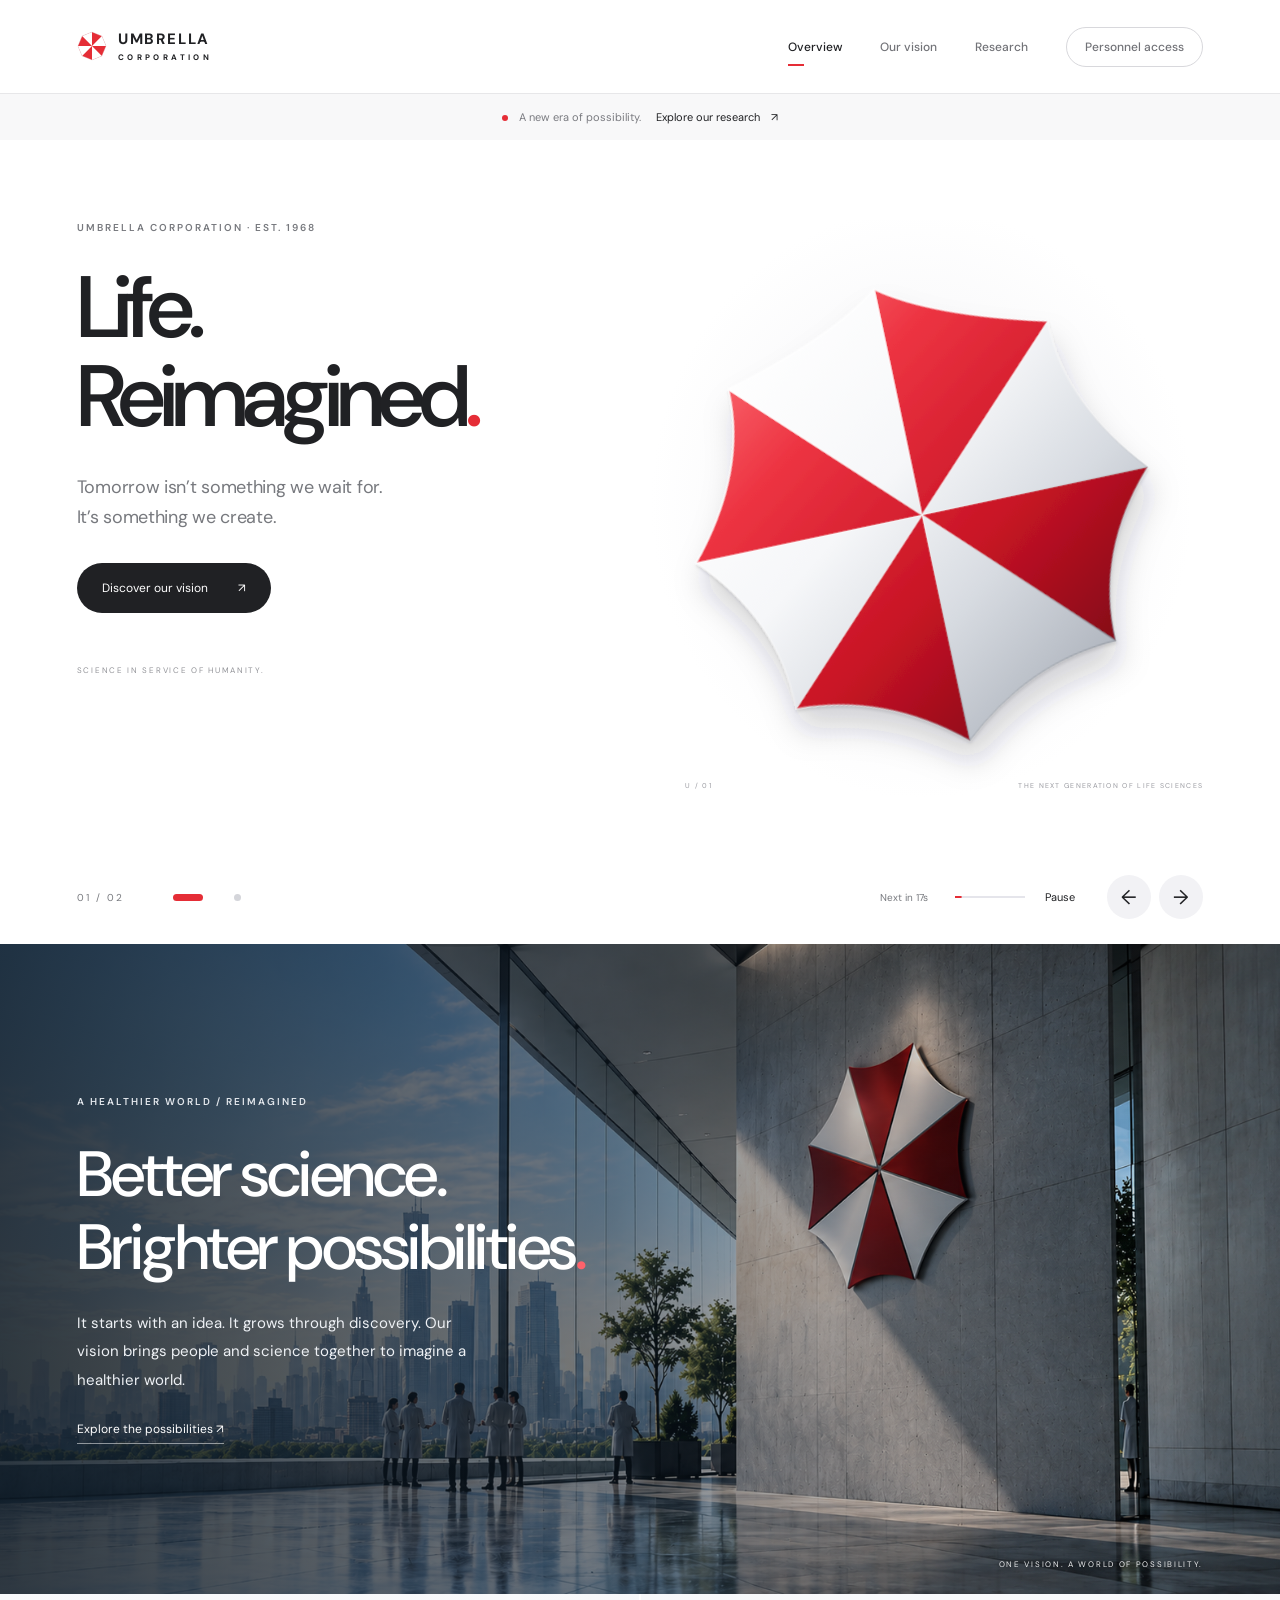
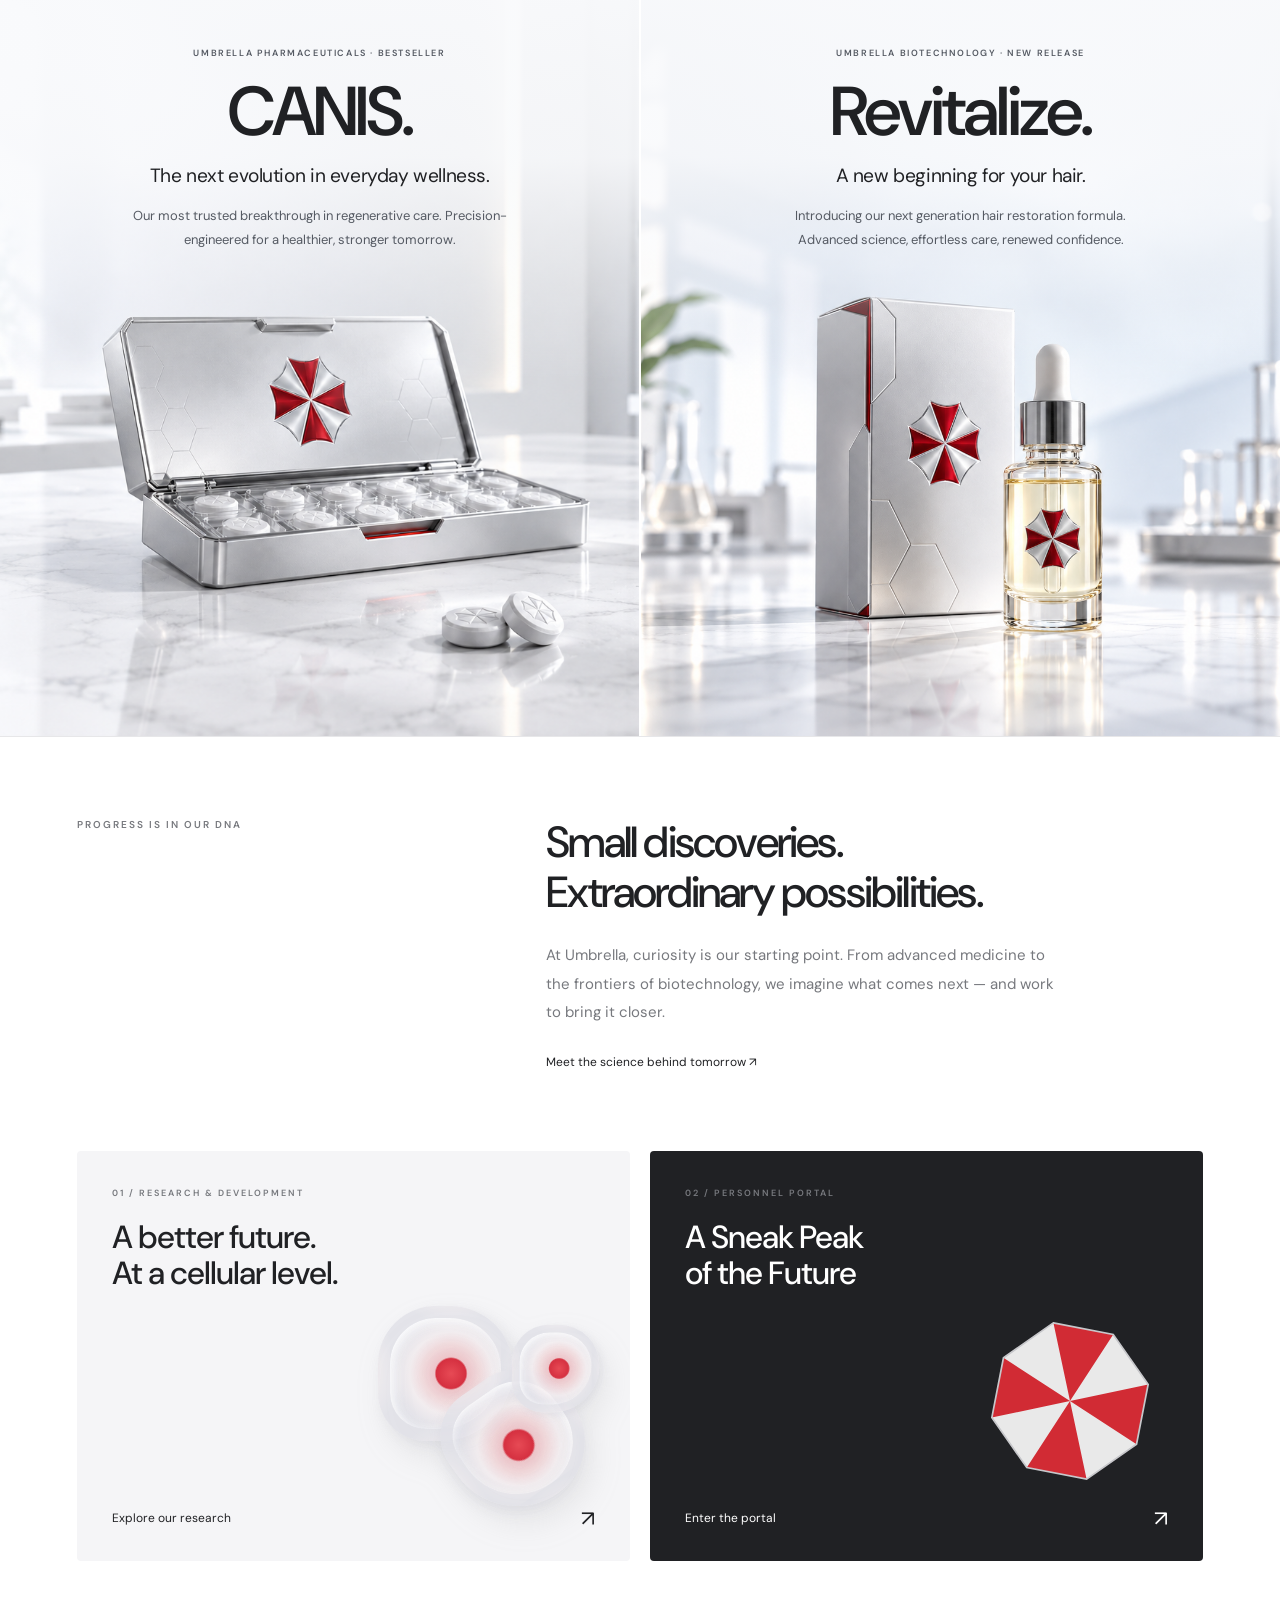
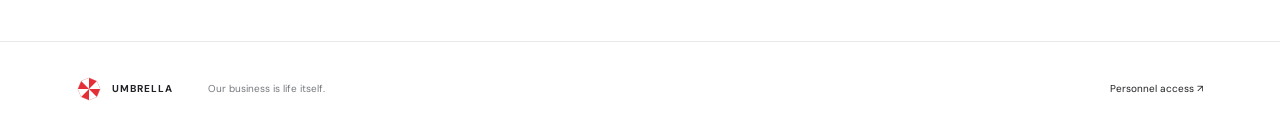
==== index.html @ cc04bc3c "Add website files and assets" ====
<!doctype html>
<html lang="en">
  <head>
    <meta charset="UTF-8" />
    <meta name="viewport" content="width=device-width, initial-scale=1" />
    <meta
      name="description"
      content="Umbrella Corporation. Advancing life sciences, biotechnology and a healthier tomorrow."
    />
    <title>Life. Reimagined. — Umbrella Corporation</title>
    <link rel="icon" href="assets/umbrella.svg" type="image/svg+xml" />
    <link rel="stylesheet" href="style.css" />
    <script src="script.js" defer></script>
  </head>
  <body>
    <a class="skip-link" href="#main">Skip to content</a>
    <header class="header">
      <a class="brand" href="index.html" aria-label="Umbrella Corporation home"
        ><img src="assets/umbrella.svg" width="30" height="30" alt="" /><span
          >UMBRELLA<span class="brand-sub">CORPORATION</span></span
        ></a
      ><button
        class="menu-toggle"
        aria-expanded="false"
        aria-controls="navigation"
      >
        Menu <span>＋</span>
      </button>
      <nav id="navigation" aria-label="Main navigation">
        <a href="index.html" aria-current="page">Overview</a
        ><a href="vision.html">Our vision</a><a href="research.html">Research</a
        ><a href="access.html">Personnel access</a>
      </nav>
    </header>
    <main id="main">
      <div class="announcement">
        <span class="status-dot"></span> A new era of possibility.
        <a href="research.html">Explore our research <span>↗</span></a>
      </div>
      <section
        class="hero-carousel"
        data-interval="18000"
        aria-label="Umbrella highlights"
        aria-roledescription="carousel"
      >
        <div class="carousel-track">
          <section
            class="hero hero-slide"
            id="hero-slide-1"
            role="group"
            aria-roledescription="slide"
            aria-label="1 of 2: Life reimagined"
            data-title="Life reimagined"
          >
            <div class="hero-copy">
              <p class="eyebrow">UMBRELLA CORPORATION · EST. 1968</p>
              <h1>Life.<br />Reimagined<span class="red">.</span></h1>
              <p class="lead">
                Tomorrow isn’t something we wait for.<br />It’s something we
                create.
              </p>
              <a class="button" href="vision.html"
                >Discover our vision <span>↗</span></a
              >
              <p class="hero-note">SCIENCE IN SERVICE OF HUMANITY.</p>
            </div>
            <div class="logo-stage">
              <img
                class="hero-emblem"
                src="assets/umbrella-premium.svg"
                width="640"
                height="640"
                alt="Sculptural Umbrella emblem with polished red and pearl silver panels"
              />
              <div class="art-caption">
                <span>U / 01</span
                ><span>THE NEXT GENERATION OF LIFE SCIENCES</span>
              </div>
            </div>
          </section>
          <section
            class="hero-slide headquarters-slide"
            id="hero-slide-2"
            role="group"
            aria-roledescription="slide"
            aria-label="2 of 2: For a healthier world"
            data-title="For a healthier world"
            hidden
          >
            <img
              class="headquarters-image"
              src="assets/umbrella-hq.png"
              width="1967"
              height="799"
              alt="Umbrella headquarters overlooking a city skyline, with scientists gathered beside a red and white Umbrella emblem"
            />
            <div class="headquarters-copy">
              <p class="eyebrow">UMBRELLA CORPORATION / A SHARED AMBITION</p>
              <h2>For a<br />healthier world<span>.</span></h2>
              <p>Extraordinary science. A better tomorrow.</p>
              <a class="button" href="vision.html"
                >Discover our vision <span>↗</span></a
              >
            </div>
          </section>
        </div>
        <div class="slide-controls" hidden>
          <span class="slide-counter" aria-live="off" aria-atomic="true"
            >01 / 02</span
          >
          <div class="slide-selectors" aria-label="Choose a slide"></div>
          <div class="slide-timer">
            <span class="timer-label" aria-hidden="true">Next in 18s</span>
            <span class="timer-track" aria-hidden="true"
              ><span class="timer-progress"></span
            ></span>
            <button
              type="button"
              class="rotation-toggle"
              aria-label="Pause automatic slides"
              aria-pressed="false"
            >
              Pause
            </button>
          </div>
          <div class="slide-arrows">
            <button
              type="button"
              data-direction="-1"
              aria-label="Previous slide"
            >
              ←
            </button>
            <button type="button" data-direction="1" aria-label="Next slide">
              →
            </button>
          </div>
        </div>
      </section>
      <section class="world-story" aria-labelledby="world-story-title">
        <div class="world-story-copy">
          <p class="eyebrow">A HEALTHIER WORLD / REIMAGINED</p>
          <h2 id="world-story-title">
            Better science.<br />Brighter possibilities<span class="red"
              >.</span
            >
          </h2>
          <p>
            It starts with an idea. It grows through discovery. Our vision
            brings people and science together to imagine a healthier world.
          </p>
          <a class="text-link" href="research.html"
            >Explore the possibilities ↗</a
          >
        </div>
        <div class="world-story-image">
          <img
            src="assets/umbrella-hq.png"
            width="1967"
            height="799"
            loading="lazy"
            alt="Scientists at Umbrella headquarters, looking out toward the city and tomorrow’s possibilities"
          />
          <span>ONE VISION. A WORLD OF POSSIBILITY.</span>
        </div>
      </section>
      <section
        class="product-showcase"
        aria-label="Umbrella product highlights"
      >
        <article
          class="product-panel product-canis"
          aria-labelledby="canis-title"
        >
          <img
            class="product-image"
            src="Images/Futuristic%20Silver%20Pill%20Case%20in%20Laboratory.png"
            width="1536"
            height="1024"
            loading="lazy"
            alt="Silver Umbrella medication case with white tablets on a bright laboratory counter"
          />
          <div class="product-copy">
            <p class="eyebrow">UMBRELLA PHARMACEUTICALS · BESTSELLER</p>
            <h2 id="canis-title">CANIS.</h2>
            <p class="product-tagline">
              The next evolution in everyday wellness.
            </p>
            <p class="product-description">
              Our most trusted breakthrough in regenerative care.
              Precision-engineered for a healthier, stronger tomorrow.
            </p>
          </div>
        </article>
        <article
          class="product-panel product-revitalize"
          aria-labelledby="revitalize-title"
        >
          <img
            class="product-image"
            src="Images/Premium%20Umbrella%20Serum%20Lab%20Display.png"
            width="1254"
            height="1254"
            loading="lazy"
            alt="Golden Umbrella hair restoration serum in a glass dropper bottle beside its silver packaging"
          />
          <div class="product-copy">
            <p class="eyebrow">UMBRELLA BIOTECHNOLOGY · NEW RELEASE</p>
            <h2 id="revitalize-title">Revitalize.</h2>
            <p class="product-tagline">A new beginning for your hair.</p>
            <p class="product-description">
              Introducing our next generation hair restoration formula. Advanced
              science, effortless care, renewed confidence.
            </p>
          </div>
        </article>
      </section>
      <section class="intro section-pad">
        <p class="eyebrow">PROGRESS IS IN OUR DNA</p>
        <div>
          <h2>Small discoveries.<br />Extraordinary possibilities.</h2>
          <p>
            At Umbrella, curiosity is our starting point. From advanced medicine
            to the frontiers of biotechnology, we imagine what comes next — and
            work to bring it closer.
          </p>
          <a class="text-link" href="research.html"
            >Meet the science behind tomorrow ↗</a
          >
        </div>
      </section>
      <section class="feature-grid">
        <a class="feature feature-light" href="research.html"
          ><p class="eyebrow">01 / RESEARCH & DEVELOPMENT</p>
          <h3>A better future.<br />At a cellular level.</h3>
          <div class="cell-art" aria-hidden="true"><i></i><i></i><i></i></div>
          <span class="feature-link">Explore our research <b>↗</b></span></a
        ><a class="feature feature-dark" href="access.html"
          ><p class="eyebrow">02 / PERSONNEL PORTAL</p>
          <h3>A Sneak Peak<br />of the Future</h3>
          <img class="feature-logo" src="assets/umbrella.svg" alt="" /><span
            class="feature-link"
            >Enter the portal <b>↗</b></span
          ></a
        >
      </section>
    </main>
    <footer>
      <a class="brand footer-brand" href="index.html"
        ><img
          src="assets/umbrella.svg"
          width="24"
          height="24"
          alt="Umbrella logo"
        /><span>UMBRELLA</span></a
      >
      <p>Our business is life itself.</p>
      <a href="access.html">Personnel access ↗</a>
    </footer>
  </body>
</html>
---- style.css ----
@import url("https://fonts.googleapis.com/css2?family=DM+Sans:wght@400;450;500;550;600;650;700&display=swap");
:root {
  --ink: #202124;
  --muted: #77797e;
  --red: #e52d36;
  --line: #e7e7e9;
  --light: #f5f5f7;
}
* {
  box-sizing: border-box;
}
body {
  margin: 0;
  background: #fff;
  color: var(--ink);
  font-family:
    "DM Sans",
    -apple-system,
    BlinkMacSystemFont,
    "Segoe UI",
    sans-serif;
  -webkit-font-smoothing: antialiased;
}
a {
  color: inherit;
  text-decoration: none;
}
button,
input {
  font: inherit;
}
button,
a,
input {
  -webkit-tap-highlight-color: transparent;
}
button {
  cursor: pointer;
}
a:focus-visible,
button:focus-visible,
input:focus-visible {
  outline: 3px solid #e52d3680;
  outline-offset: 5px;
}
img {
  max-width: 100%;
}
.header {
  height: 94px;
  max-width: 1440px;
  margin: auto;
  padding: 0 6%;
  display: flex;
  align-items: center;
  justify-content: space-between;
  border-bottom: 1px solid var(--line);
}
.brand {
  display: flex;
  align-items: center;
  gap: 11px;
  font-size: 15px;
  font-weight: 700;
  letter-spacing: 1.8px;
  line-height: 1.1;
}
.brand-sub {
  display: block;
  font-size: 8px;
  letter-spacing: 3.4px;
  margin-top: 5px;
}
nav {
  display: flex;
  align-items: center;
  gap: 38px;
  font-size: 12px;
  font-weight: 500;
}
nav a {
  color: #727378;
  padding: 12px 0;
  position: relative;
}
nav a:hover,
nav a[aria-current] {
  color: var(--ink);
}
nav a[aria-current]:after {
  content: "";
  position: absolute;
  bottom: 1px;
  left: 0;
  width: 16px;
  height: 2px;
  background: var(--red);
}
nav a:last-child {
  border: 1px solid #d8d8dc;
  border-radius: 30px;
  padding: 11px 18px;
}
nav a:last-child[aria-current]:after {
  display: none;
}
nav a:last-child[aria-current] {
  border-color: var(--red);
}
.menu-toggle {
  display: none;
}
.announcement {
  font-size: 11px;
  text-align: center;
  padding: 16px 20px;
  background: #f8f8f9;
  color: #7a7b80;
}
.announcement a {
  margin-left: 12px;
  color: var(--ink);
}
.announcement a span {
  margin-left: 8px;
}
.status-dot {
  display: inline-block;
  width: 6px;
  height: 6px;
  border-radius: 50%;
  background: var(--red);
  margin-right: 8px;
  vertical-align: middle;
}
.hero {
  max-width: 1440px;
  margin: auto;
  min-height: 660px;
  display: grid;
  grid-template-columns: 1fr 1fr;
  padding: 80px 6% 50px;
  overflow: hidden;
}
.eyebrow {
  font-size: 10px;
  font-weight: 600;
  letter-spacing: 2px;
  line-height: 1.6;
  color: var(--muted);
  margin: 0 0 28px;
}
h1,
h2,
h3,
p {
  margin-top: 0;
}
h1 {
  font-size: clamp(54px, 6.8vw, 100px);
  line-height: 1.02;
  letter-spacing: -6px;
  font-weight: 550;
  margin-bottom: 30px;
}
.red {
  color: var(--red);
}
.lead {
  font-size: 18px;
  line-height: 1.7;
  color: var(--muted);
  letter-spacing: -0.3px;
  margin-bottom: 30px;
}
.button {
  display: inline-flex;
  justify-content: center;
  align-items: center;
  gap: 30px;
  padding: 17px 25px;
  border-radius: 30px;
  background: var(--ink);
  color: white;
  font-size: 12px;
  border: 0;
  transition:
    background 0.2s,
    transform 0.2s;
}
.button:hover {
  background: var(--red);
  transform: translateY(-2px);
}
.hero-note {
  font-size: 8px;
  letter-spacing: 1.7px;
  color: #929398;
  margin-top: 52px;
}
.art-caption {
  position: absolute;
  bottom: 20px;
  left: 10%;
  right: 0;
  display: flex;
  justify-content: space-between;
  gap: 20px;
  font-size: 7px;
  letter-spacing: 1.3px;
  color: #9a9ba1;
}
.section-pad {
  padding: 80px 6%;
  max-width: 1440px;
  margin: auto;
}
.intro {
  display: grid;
  grid-template-columns: 1fr 1.4fr;
  border-top: 1px solid var(--line);
}
h2 {
  font-size: clamp(32px, 3.4vw, 48px);
  font-weight: 500;
  line-height: 1.15;
  letter-spacing: -1.8px;
  margin-bottom: 24px;
}
.intro p:not(.eyebrow),
.research-row p:not(.eyebrow) {
  color: var(--muted);
  font-size: 15px;
  line-height: 1.9;
  max-width: 510px;
}
.text-link {
  display: inline-block;
  margin-top: 12px;
  font-size: 12px;
}
.text-link:hover {
  color: var(--red);
}
.feature-grid {
  max-width: 1440px;
  margin: auto;
  padding: 0 6% 80px;
  display: grid;
  grid-template-columns: 1fr 1fr;
  gap: 20px;
}
.feature {
  height: 410px;
  border-radius: 4px;
  padding: 35px;
  position: relative;
  overflow: hidden;
}
.feature-light {
  background: var(--light);
}
.feature-dark {
  background: #202124;
  color: white;
}
.feature .eyebrow {
  font-size: 9px;
  margin-bottom: 20px;
}
.feature h3 {
  font-size: 32px;
  font-weight: 500;
  line-height: 1.12;
  letter-spacing: -1px;
  position: relative;
  z-index: 1;
}
.feature-link {
  position: absolute;
  bottom: 28px;
  left: 35px;
  right: 35px;
  display: flex;
  justify-content: space-between;
  align-items: center;
  font-size: 12px;
}
.feature-link b {
  font-size: 22px;
  font-weight: 400;
}
.feature-logo {
  position: absolute;
  width: 170px;
  right: 48px;
  bottom: 75px;
  transform: rotate(-12deg);
  opacity: 0.9;
  transition: transform 0.5s;
}
.feature:hover .feature-logo {
  transform: rotate(8deg);
}
.cell-art {
  position: absolute;
  width: 240px;
  height: 210px;
  right: 12px;
  bottom: 45px;
  filter: drop-shadow(8px 15px 14px #9993);
}
.cell-art i {
  position: absolute;
  border: 12px solid #e4e4ea90;
  border-radius: 48% 52% 60% 40%;
  width: 135px;
  height: 135px;
  background: radial-gradient(
    circle at 55% 50%,
    #e74a55 0,
    #d53040 18%,
    #f0a6ac88 20%,
    #f6eef0aa 50%,
    #dadbe5aa 75%
  );
  box-shadow:
    inset 3px 3px 12px white,
    5px 5px 12px #b3b4c333;
}
.cell-art i:nth-child(2) {
  top: 67px;
  left: 70px;
  transform: rotate(55deg);
}
.cell-art i:nth-child(3) {
  left: 110px;
  top: -5px;
  transform: scale(0.65);
}
footer {
  border-top: 1px solid var(--line);
  padding: 35px 6%;
  display: flex;
  align-items: center;
  gap: 35px;
  font-size: 10px;
  line-height: 1.7;
  color: var(--muted);
  max-width: 1440px;
  margin: auto;
}
footer p {
  margin: 0;
}
footer > span {
  margin-left: auto;
}
footer > a:last-child {
  color: var(--ink);
}
.footer-brand {
  font-size: 10px;
  letter-spacing: 1px;
  color: var(--ink);
}
.page-heading {
  max-width: 1440px;
  margin: auto;
  padding: 85px 6% 60px;
}
.page-heading h1 {
  font-size: clamp(50px, 6.2vw, 84px);
  letter-spacing: -4.5px;
}
.vision-banner {
  margin: 0 6% 70px;
  padding: 70px 8%;
  background: var(--light);
  display: flex;
  align-items: center;
  gap: 65px;
  position: relative;
  min-height: 350px;
}
.vision-banner img {
  width: 180px;
  filter: drop-shadow(0 15px 16px #bdbdc733);
}
.vision-banner p {
  font-size: 60px;
  font-weight: 500;
  letter-spacing: -3px;
  line-height: 1.05;
  margin: 0;
}
.vision-banner > span {
  position: absolute;
  bottom: 25px;
  font-size: 8px;
  letter-spacing: 2px;
  color: var(--muted);
}
.principles {
  display: grid;
  grid-template-columns: repeat(3, 1fr);
  gap: 50px;
  border-top: 1px solid var(--line);
}
.principles article > span {
  font-size: 11px;
  color: var(--red);
}
.principles h3 {
  margin-top: 30px;
  font-size: 23px;
  font-weight: 500;
  letter-spacing: -0.7px;
}
.principles p {
  font-size: 14px;
  color: var(--muted);
  line-height: 1.8;
}
.closing {
  text-align: center;
  padding: 80px 24px;
  background: var(--light);
}
.research-list {
  padding: 0 6%;
  max-width: 1440px;
  margin: auto;
}
.research-row {
  display: grid;
  grid-template-columns: 1fr 1fr;
  gap: 80px;
  align-items: center;
  margin-bottom: 70px;
}
.research-visual {
  position: relative;
  height: 390px;
  background: var(--light);
  border-radius: 28px;
  overflow: hidden;
}
.research-visual > span {
  position: absolute;
  bottom: 25px;
  left: 25px;
  font-size: 8px;
  letter-spacing: 1.5px;
  color: var(--muted);
}
.research-visual .cell-art {
  transform: scale(1.5);
  right: 20%;
  bottom: 80px;
}
.tag {
  display: inline-block;
  border: 1px solid var(--line);
  border-radius: 20px;
  padding: 9px 12px;
  font-size: 8px;
  letter-spacing: 1px;
  margin: 8px 6px 0 0;
}
.visual-molecule {
  background: #eeeef1;
}
.molecule {
  position: absolute;
  top: 40px;
  left: 22%;
  width: 220px;
  height: 280px;
  transform: rotate(-25deg);
}
.molecule i {
  position: absolute;
  width: 90px;
  height: 90px;
  background: radial-gradient(circle at 30% 25%, white, #e4e4e9 55%, #aaaab8);
  border-radius: 50%;
  box-shadow: 5px 10px 15px #9994;
}
.molecule i:nth-child(2) {
  left: 100px;
  top: 60px;
  background: radial-gradient(circle at 30% 25%, #ff8c90, #e52d36 55%, #990818);
}
.molecule i:nth-child(3) {
  top: 140px;
  left: 40px;
}
.molecule i:nth-child(4) {
  top: 200px;
  left: 130px;
  width: 65px;
  height: 65px;
}
.molecule i:nth-child(5) {
  top: 0;
  left: 140px;
  width: 55px;
  height: 55px;
}
.restricted-strip {
  margin: 0 6% 80px;
  padding: 45px;
  background: var(--light);
  display: flex;
  align-items: center;
  justify-content: space-between;
  gap: 30px;
}
.restricted-strip h2 {
  font-size: 32px;
  margin-bottom: 15px;
}
.restricted-strip p:not(.eyebrow) {
  color: var(--muted);
  font-size: 14px;
  margin: 0;
}
.restricted-strip .eyebrow {
  margin-bottom: 15px;
}
.access-main {
  max-width: 1320px;
  margin: auto;
  padding: 75px 6% 100px;
  display: grid;
  grid-template-columns: 1fr 1fr;
  gap: 80px;
}
.access-intro {
  position: relative;
  overflow: hidden;
}
.access-intro h1 {
  font-size: 74px;
  letter-spacing: -4px;
}
.security-note {
  margin-top: 45px;
  font-size: 9px;
  letter-spacing: 1.5px;
}
.demo-note {
  font-size: 11px;
  line-height: 1.8;
  color: var(--muted);
  margin-top: 20px;
}
.access-watermark {
  width: 230px;
  margin-top: 55px;
  opacity: 0.07;
  transform: rotate(-15deg);
}
.form-panel,
.classified-panel {
  padding: 35px;
  border: 1px solid var(--line);
  border-radius: 8px;
  box-shadow: 0 12px 45px #15152a04;
}
.panel-top {
  display: flex;
  align-items: center;
  justify-content: space-between;
  margin-bottom: 32px;
  font-size: 8px;
  letter-spacing: 1.3px;
  color: var(--muted);
}
.form-panel h2 {
  font-size: 29px;
  letter-spacing: -1px;
  margin-bottom: 12px;
}
.form-panel > p {
  font-size: 12px;
  color: var(--muted);
  margin-bottom: 30px;
}
.field {
  margin-bottom: 21px;
}
.field > label {
  display: block;
  font-size: 11px;
  font-weight: 600;
  margin-bottom: 9px;
}
.field input:not([type="checkbox"]) {
  width: 100%;
  border: 1px solid #dcdce1;
  border-radius: 6px;
  background: #fcfcfd;
  padding: 13px;
  font-size: 12px;
  color: var(--ink);
}
.field input[aria-invalid="true"] {
  border-color: var(--red);
}
.field small {
  font-size: 10px;
  line-height: 1.6;
  color: var(--muted);
  display: block;
  margin-top: 7px;
}
.error {
  display: block;
  font-size: 11px;
  line-height: 1.5;
  color: #bb1b28;
  margin-top: 6px;
}
.error:empty {
  display: none;
}
.password-wrap {
  position: relative;
}
.password-wrap input {
  padding-right: 58px !important;
}
.password-wrap button {
  position: absolute;
  right: 12px;
  top: 13px;
  background: none;
  border: 0;
  color: var(--muted);
  font-size: 10px;
  padding: 2px;
}
.field .checkbox-label {
  display: flex;
  align-items: flex-start;
  gap: 8px;
  font-weight: 400;
  line-height: 1.6;
  color: #66676e;
}
.checkbox-label input {
  accent-color: var(--red);
  margin: 2px 0;
  width: 14px;
  height: 14px;
  flex-shrink: 0;
}
.submit-button {
  width: 100%;
  justify-content: space-between;
}
.demo-box {
  border-top: 1px solid var(--line);
  padding-top: 20px;
  margin-top: 25px;
}
.demo-box > span {
  font-size: 8px;
  letter-spacing: 1px;
  color: var(--muted);
}
.demo-box button {
  float: right;
  background: none;
  border: 0;
  padding: 0;
  font-size: 10px;
}
.demo-box p {
  font-size: 9px;
  color: var(--muted);
  margin: 12px 0 0;
  line-height: 1.7;
  overflow-wrap: anywhere;
}
#form-status {
  font-size: 11px;
  line-height: 1.6;
  margin: 12px 0 0;
  color: #bb1b28;
}
.classified-panel {
  background: #202124;
  color: white;
}
.classified-panel .eyebrow {
  color: #f17279;
}
.classified-panel h2 {
  font-size: 44px;
}
.archive-intro {
  font-size: 13px;
  color: #b8b8c0;
}
.archive-item {
  padding: 25px 0;
  border-top: 1px solid #ffffff20;
}
.archive-item > span {
  font-size: 8px;
  letter-spacing: 1.5px;
  color: #a7a7b0;
}
.archive-item h3 {
  font-size: 21px;
  font-weight: 500;
  margin: 12px 0;
}
.archive-item p {
  font-size: 12px;
  line-height: 1.8;
  color: #a7a7b0;
}
.archive-item b {
  font-size: 8px;
  letter-spacing: 1.5px;
  color: #f17279;
}
.classified-panel .button {
  background: white;
  color: var(--ink);
  margin-top: 10px;
}
.classified-panel .demo-note {
  color: #a7a7b0;
}
[hidden] {
  display: none !important;
}
.skip-link {
  position: fixed;
  top: -80px;
  left: 20px;
  z-index: 10;
  background: white;
  padding: 15px;
}
.skip-link:focus {
  top: 10px;
}
@media (min-width: 1500px) {
  .vision-banner,
  .restricted-strip {
    max-width: 1268px;
    margin-left: auto;
    margin-right: auto;
  }
}
@media (max-width: 1000px) {
  nav {
    gap: 20px;
  }
  .hero {
    min-height: 590px;
    padding-top: 70px;
  }
  h1 {
    letter-spacing: -4px;
  }
  .art-caption {
    font-size: 6px;
    bottom: 30px;
  }
  .access-main {
    gap: 40px;
  }
  .access-intro h1 {
    font-size: 60px;
  }
  .form-panel,
  .classified-panel {
    padding: 25px;
  }
  .research-row {
    gap: 40px;
  }
  .vision-banner p {
    font-size: 50px;
  }
  .feature-logo {
    width: 140px;
    right: 25px;
  }
  footer {
    gap: 20px;
  }
  .footer-brand span {
    display: none;
  }
}
@media (max-width: 700px) {
  .header {
    height: 75px;
    padding: 0 6%;
    position: relative;
    z-index: 5;
  }
  .brand {
    font-size: 12px;
  }
  .brand-sub {
    font-size: 7px;
  }
  .brand img {
    width: 27px;
  }
  .menu-toggle {
    display: flex;
    gap: 16px;
    align-items: center;
    background: none;
    border: 0;
    font-size: 12px;
    padding: 10px 0;
  }
  .menu-toggle span {
    font-size: 22px;
  }
  nav {
    display: none;
    position: absolute;
    top: 74px;
    left: 0;
    right: 0;
    background: #fff;
    padding: 24px 6%;
    border-bottom: 1px solid var(--line);
    flex-direction: column;
    align-items: stretch;
    gap: 10px;
  }
  nav.is-open {
    display: flex;
  }
  nav a:last-child {
    align-self: flex-start;
  }
  nav a[aria-current]:after {
    bottom: 4px;
  }
  .announcement {
    font-size: 9px;
    line-height: 1.8;
    padding: 12px 5%;
  }
  .announcement a {
    margin-left: 6px;
  }
  .hero {
    grid-template-columns: 1fr;
    padding: 55px 6% 20px;
    min-height: 0;
  }
  .hero h1 {
    font-size: 70px;
    letter-spacing: -4px;
  }
  .eyebrow {
    font-size: 8px;
    letter-spacing: 1.5px;
    margin-bottom: 24px;
  }
  .lead {
    font-size: 16px;
  }
  .hero-note {
    margin-top: 30px;
  }
  .art-caption {
    bottom: 15px;
    font-size: 6px;
    left: 0;
  }
  .section-pad {
    padding: 48px 6%;
  }
  .intro {
    grid-template-columns: 1fr;
    gap: 5px;
  }
  h2 {
    font-size: 34px;
    letter-spacing: -1.5px;
  }
  .intro p:not(.eyebrow) {
    font-size: 14px;
  }
  .feature-grid {
    grid-template-columns: 1fr;
    padding-bottom: 45px;
  }
  .feature {
    height: 360px;
    padding: 28px;
  }
  .feature h3 {
    font-size: 30px;
  }
  .feature-link {
    left: 28px;
    right: 28px;
  }
  .feature-logo {
    width: 155px;
    right: 40px;
  }
  .cell-art {
    transform: scale(0.9);
    transform-origin: right bottom;
  }
  footer {
    flex-wrap: wrap;
    gap: 20px;
    padding: 30px 6%;
  }
  footer > span {
    margin-left: 0;
    flex-basis: 100%;
    order: 4;
    font-size: 9px;
  }
  .footer-brand span {
    display: block;
  }
  footer > a:last-child {
    margin-left: auto;
  }
  footer p {
    display: none;
  }
  .page-heading {
    padding: 55px 6% 30px;
  }
  .page-heading h1 {
    font-size: 49px;
    letter-spacing: -2.5px;
  }
  .vision-banner {
    padding: 45px 8% 65px;
    gap: 28px;
    min-height: 250px;
    margin-bottom: 30px;
  }
  .vision-banner img {
    width: 90px;
  }
  .vision-banner p {
    font-size: 35px;
    letter-spacing: -1.7px;
  }
  .vision-banner > span {
    font-size: 6px;
  }
  .principles {
    grid-template-columns: 1fr;
    gap: 30px;
  }
  .principles h3 {
    margin-top: 15px;
  }
  .principles p {
    margin-bottom: 0;
  }
  .closing {
    padding: 55px 6%;
  }
  .research-row {
    grid-template-columns: 1fr;
    gap: 30px;
    margin-bottom: 45px;
  }
  .research-visual {
    height: 300px;
  }
  .research-visual .cell-art {
    transform: scale(1.15);
    bottom: 55px;
  }
  .research-row h2 {
    font-size: 34px;
  }
  .restricted-strip {
    flex-direction: column;
    align-items: flex-start;
    padding: 30px;
    margin-bottom: 45px;
  }
  .restricted-strip h2 {
    font-size: 28px;
  }
  .access-main {
    grid-template-columns: 1fr;
    padding: 50px 6%;
    gap: 35px;
  }
  .access-intro h1 {
    font-size: 62px;
  }
  .access-intro .lead {
    margin-bottom: 20px;
  }
  .security-note {
    margin-top: 25px;
  }
  .access-watermark {
    position: absolute;
    right: -20px;
    bottom: 0;
    width: 140px;
    margin: 0;
  }
  .access-intro .demo-note {
    position: relative;
    z-index: 1;
    font-size: 10px;
  }
  .form-panel,
  .classified-panel {
    padding: 25px;
  }
  .button {
    padding: 16px 23px;
  }
}
@media (prefers-reduced-motion: reduce) {
  *,
  *:before,
  *:after {
    scroll-behavior: auto !important;
    transition: none !important;
  }
}

/* Homepage carousel: polished emblem and headquarters. */
.hero-carousel {
  max-width: 1440px;
  margin: auto;
}
.logo-stage {
  position: relative;
  display: grid;
  place-items: center;
  min-height: 500px;
  background: radial-gradient(
    ellipse at 50% 48%,
    #eef0f4 0%,
    #fafafb 42%,
    transparent 68%
  );
}
.hero-emblem {
  display: block;
  width: min(115%, 590px);
  max-width: 115%;
  height: auto;
  transform: rotate(-12deg);
}
.logo-stage .art-caption {
  left: 8%;
  right: 0;
  bottom: 20px;
}
.headquarters-slide {
  position: relative;
  min-height: 660px;
  isolation: isolate;
  overflow: hidden;
  background: #263542;
  color: #fff;
}
.headquarters-image {
  position: absolute;
  inset: 0;
  width: 100%;
  height: 100%;
  object-fit: cover;
  object-position: 63% center;
  z-index: -2;
}
.headquarters-slide::before {
  content: "";
  position: absolute;
  inset: 0;
  z-index: -1;
  background: linear-gradient(
    90deg,
    rgba(12, 25, 37, 0.75),
    rgba(12, 25, 37, 0.34) 48%,
    rgba(12, 25, 37, 0.04) 78%
  );
}
.headquarters-copy {
  padding: 85px 6% 80px;
  max-width: 850px;
}
.headquarters-copy .eyebrow {
  color: #eef1f6;
}
.headquarters-copy h2 {
  font-size: clamp(60px, 7vw, 100px);
  font-weight: 550;
  letter-spacing: -5px;
  line-height: 1.03;
  margin: 45px 0 28px;
  text-wrap: balance;
}
.headquarters-copy h2 span {
  color: #ff626b;
}
.headquarters-copy > p:not(.eyebrow) {
  font-size: 18px;
  line-height: 1.7;
  color: #f1f3f6;
}
.headquarters-copy .button {
  margin-top: 12px;
  background: #fff;
  color: #202124;
}
.headquarters-copy .button:hover {
  background: #e9e9ef;
}
.slide-controls {
  display: flex;
  justify-content: space-between;
  align-items: center;
  gap: 24px;
  padding: 15px 6% 25px;
}
.slide-counter {
  font-size: 10px;
  color: #77797e;
  letter-spacing: 2px;
  min-width: 65px;
}
.slide-selectors {
  display: flex;
  align-items: center;
  gap: 6px;
}
.slide-dot {
  width: 44px;
  height: 44px;
  padding: 0;
  border: 0;
  background: transparent;
  display: grid;
  place-items: center;
}
.slide-dot::after {
  content: "";
  width: 7px;
  height: 7px;
  border-radius: 20px;
  background: #d4d5da;
  transition:
    width 0.2s,
    background 0.2s;
}
.slide-dot[aria-pressed="true"]::after {
  width: 30px;
  background: #e52d36;
}
.slide-arrows {
  display: flex;
  gap: 8px;
}
.slide-arrows button {
  width: 44px;
  height: 44px;
  border: 0;
  border-radius: 50%;
  background: #f2f2f5;
  color: #202124;
  font-size: 20px;
}
.slide-arrows button:hover {
  background: #e5e5eb;
}
@media (max-width: 1000px) {
  .logo-stage {
    min-height: 400px;
  }
  .headquarters-slide {
    min-height: 590px;
  }
}
@media (max-width: 700px) {
  .logo-stage {
    min-height: 345px;
    max-width: 440px;
    width: 100%;
    margin: 0 auto;
  }
  .hero-emblem {
    width: 100%;
    max-width: 370px;
  }
  .logo-stage .art-caption {
    left: 0;
    bottom: 10px;
  }
  .headquarters-slide {
    min-height: 660px;
  }
  .headquarters-image {
    object-position: 63% center;
  }
  .headquarters-slide::before {
    background: linear-gradient(
      180deg,
      rgba(12, 25, 37, 0.8),
      rgba(12, 25, 37, 0.25) 70%,
      rgba(12, 25, 37, 0.1)
    );
  }
  .headquarters-copy {
    padding: 55px 6%;
  }
  .headquarters-copy h2 {
    font-size: clamp(48px, 11vw, 72px);
    letter-spacing: -2.5px;
    margin-top: 35px;
  }
  .headquarters-copy > p:not(.eyebrow) {
    font-size: 15px;
  }
  .slide-controls {
    padding-top: 10px;
    padding-bottom: 15px;
    gap: 12px;
  }
}
@media (max-width: 700px) {
  .hero h1 {
    font-size: clamp(50px, 15.4vw, 70px);
    letter-spacing: -3.5px;
  }
}

/* Equal-height slides move horizontally without shifting the content below. */
.carousel-track {
  overflow: hidden;
  touch-action: pan-y;
}
.is-ready .carousel-track {
  display: grid;
  isolation: isolate;
}
.is-ready .hero-slide {
  grid-area: 1 / 1;
  width: 100%;
  margin: 0;
  opacity: 0;
  visibility: hidden;
  pointer-events: none;
  transform: translateX(6%);
  transition:
    opacity 650ms ease,
    transform 850ms cubic-bezier(0.22, 1, 0.36, 1),
    visibility 850ms;
}
.is-ready .hero-slide.is-active {
  opacity: 1;
  visibility: visible;
  pointer-events: auto;
  transform: translateX(0);
  z-index: 1;
}
.slide-timer {
  display: flex;
  align-items: center;
  gap: 12px;
  margin-left: auto;
}
.timer-label {
  min-width: 63px;
  font-size: 10px;
  color: var(--muted);
  font-variant-numeric: tabular-nums;
}
.timer-track {
  width: 70px;
  height: 2px;
  overflow: hidden;
  background: #e5e5eb;
}
.timer-progress {
  display: block;
  width: 100%;
  height: 100%;
  background: var(--red);
  transform: scaleX(0);
  transform-origin: left;
  transition: transform 200ms linear;
}
.rotation-toggle {
  min-width: 44px;
  min-height: 44px;
  padding: 0 8px;
  border: 0;
  background: none;
  color: var(--ink);
  font-size: 11px;
}
@media (max-width: 700px) {
  .slide-controls {
    flex-wrap: wrap;
  }
  .slide-timer {
    gap: 8px;
  }
  .timer-track {
    display: none;
  }
  .slide-controls {
    column-gap: 8px;
  }
  .slide-selectors {
    gap: 0;
  }
  .slide-dot {
    width: 32px;
  }
  .slide-counter {
    min-width: auto;
    font-size: 9px;
  }
  .slide-arrows {
    gap: 4px;
  }
  .slide-arrows button {
    width: 36px;
    height: 44px;
  }
}

/* Full-background headquarters story below the carousel. */
.world-story {
  position: relative;
  isolation: isolate;
  overflow: hidden;
  width: 100%;
  max-width: none;
  min-height: 650px;
  margin: 0;
  padding: 85px 6%;
  display: flex;
  align-items: center;
  color: #fff;
  background: #263542;
}
.world-story::before {
  content: "";
  position: absolute;
  inset: 0;
  z-index: -1;
  background: linear-gradient(
    90deg,
    rgba(12, 25, 37, 0.86),
    rgba(12, 25, 37, 0.55) 48%,
    rgba(12, 25, 37, 0.08) 80%
  );
}
.world-story-copy {
  max-width: 680px;
}
.world-story-copy .eyebrow {
  color: #e3e7ec;
}
.world-story-copy h2 {
  font-size: clamp(42px, 5vw, 70px);
  letter-spacing: -2.5px;
}
.world-story-copy .red {
  color: #ff626b;
}
.world-story-copy > p:not(.eyebrow) {
  max-width: 420px;
  color: #eef1f5;
  font-size: 15px;
  line-height: 1.9;
}
.world-story-copy .text-link {
  color: #fff;
  padding-bottom: 6px;
  border-bottom: 1px solid #ffffff80;
}
.world-story-copy .text-link:hover {
  border-color: #fff;
}
.world-story-image {
  position: absolute;
  inset: 0;
  z-index: -2;
}
.world-story-image img {
  display: block;
  width: 100%;
  height: 100%;
  object-fit: cover;
  object-position: 63% center;
}
.world-story-image > span {
  position: absolute;
  bottom: 25px;
  right: 6%;
  font-size: 8px;
  letter-spacing: 1.7px;
  color: #fff;
  text-shadow: 0 1px 5px #000;
}
@media (max-width: 700px) {
  .world-story {
    min-height: 620px;
    padding: 65px 6% 85px;
    align-items: flex-start;
  }
  .world-story::before {
    background: linear-gradient(
      180deg,
      rgba(12, 25, 37, 0.88),
      rgba(12, 25, 37, 0.64) 55%,
      rgba(12, 25, 37, 0.15)
    );
  }
  .world-story-copy h2 {
    font-size: clamp(36px, 9vw, 48px);
    letter-spacing: -1.5px;
  }
  .world-story-image > span {
    left: 6%;
    right: auto;
    font-size: 7px;
  }
}

/* Two full-background product panels beneath the headquarters story. */
.product-showcase {
  display: grid;
  grid-template-columns: repeat(2, minmax(0, 1fr));
  gap: 2px;
  width: 100%;
  background: #fff;
}
.product-panel {
  position: relative;
  isolation: isolate;
  overflow: hidden;
  min-height: clamp(680px, 58vw, 880px);
  padding: 52px 7% 45px;
  text-align: center;
  background: #edf0f3;
}
.product-image {
  position: absolute;
  inset: 0;
  z-index: -2;
  width: 100%;
  height: 100%;
  object-fit: cover;
}
.product-canis .product-image {
  object-position: 59% center;
}
.product-revitalize .product-image {
  object-position: 50% center;
}
.product-panel::before {
  content: "";
  position: absolute;
  inset: 0;
  z-index: -1;
  background: linear-gradient(
    180deg,
    rgba(249, 250, 252, 0.97) 0%,
    rgba(249, 250, 252, 0.88) 22%,
    rgba(249, 250, 252, 0.35) 39%,
    transparent 52%
  );
}
.product-copy {
  max-width: 490px;
  margin: 0 auto;
}
.product-copy .eyebrow {
  margin-bottom: 17px;
  font-size: 9px;
  letter-spacing: 1.6px;
  color: #555a63;
}
.product-copy h2 {
  margin-bottom: 16px;
  font-size: clamp(50px, 5.4vw, 82px);
  font-weight: 550;
  line-height: 1;
  letter-spacing: -3px;
}
.product-tagline {
  margin-bottom: 15px;
  font-size: clamp(16px, 1.5vw, 22px);
  line-height: 1.4;
  letter-spacing: -0.4px;
}
.product-description {
  max-width: 390px;
  margin: 0 auto;
  color: #555a63;
  font-size: 13px;
  line-height: 1.8;
}
@media (max-width: 700px) {
  .product-showcase {
    grid-template-columns: 1fr;
  }
  .product-panel {
    min-height: 690px;
    padding: 42px 6% 30px;
  }
  .product-copy h2 {
    font-size: 60px;
  }
  .product-tagline {
    font-size: 18px;
  }
  .product-description {
    max-width: 330px;
    font-size: 12px;
  }
  .product-copy .eyebrow {
    font-size: 8px;
    letter-spacing: 1.2px;
  }
}

/* Keep the personnel link aligned after the footer copy is removed. */
footer > a:last-child {
  margin-left: auto;
}

/* Detailed microscopy imagery inside softly rounded research panels. */
.research-micrograph {
  display: block;
  width: 100%;
  height: 100%;
  object-fit: cover;
}
.research-visual > span {
  padding: 9px 13px;
  border-radius: 20px;
  background: rgba(255, 255, 255, 0.88);
  color: #555a63;
  backdrop-filter: blur(12px);
}
@media (max-width: 700px) {
  .research-visual {
    border-radius: 22px;
  }
  .research-visual > span {
    left: 18px;
    bottom: 18px;
    font-size: 7px;
  }
}
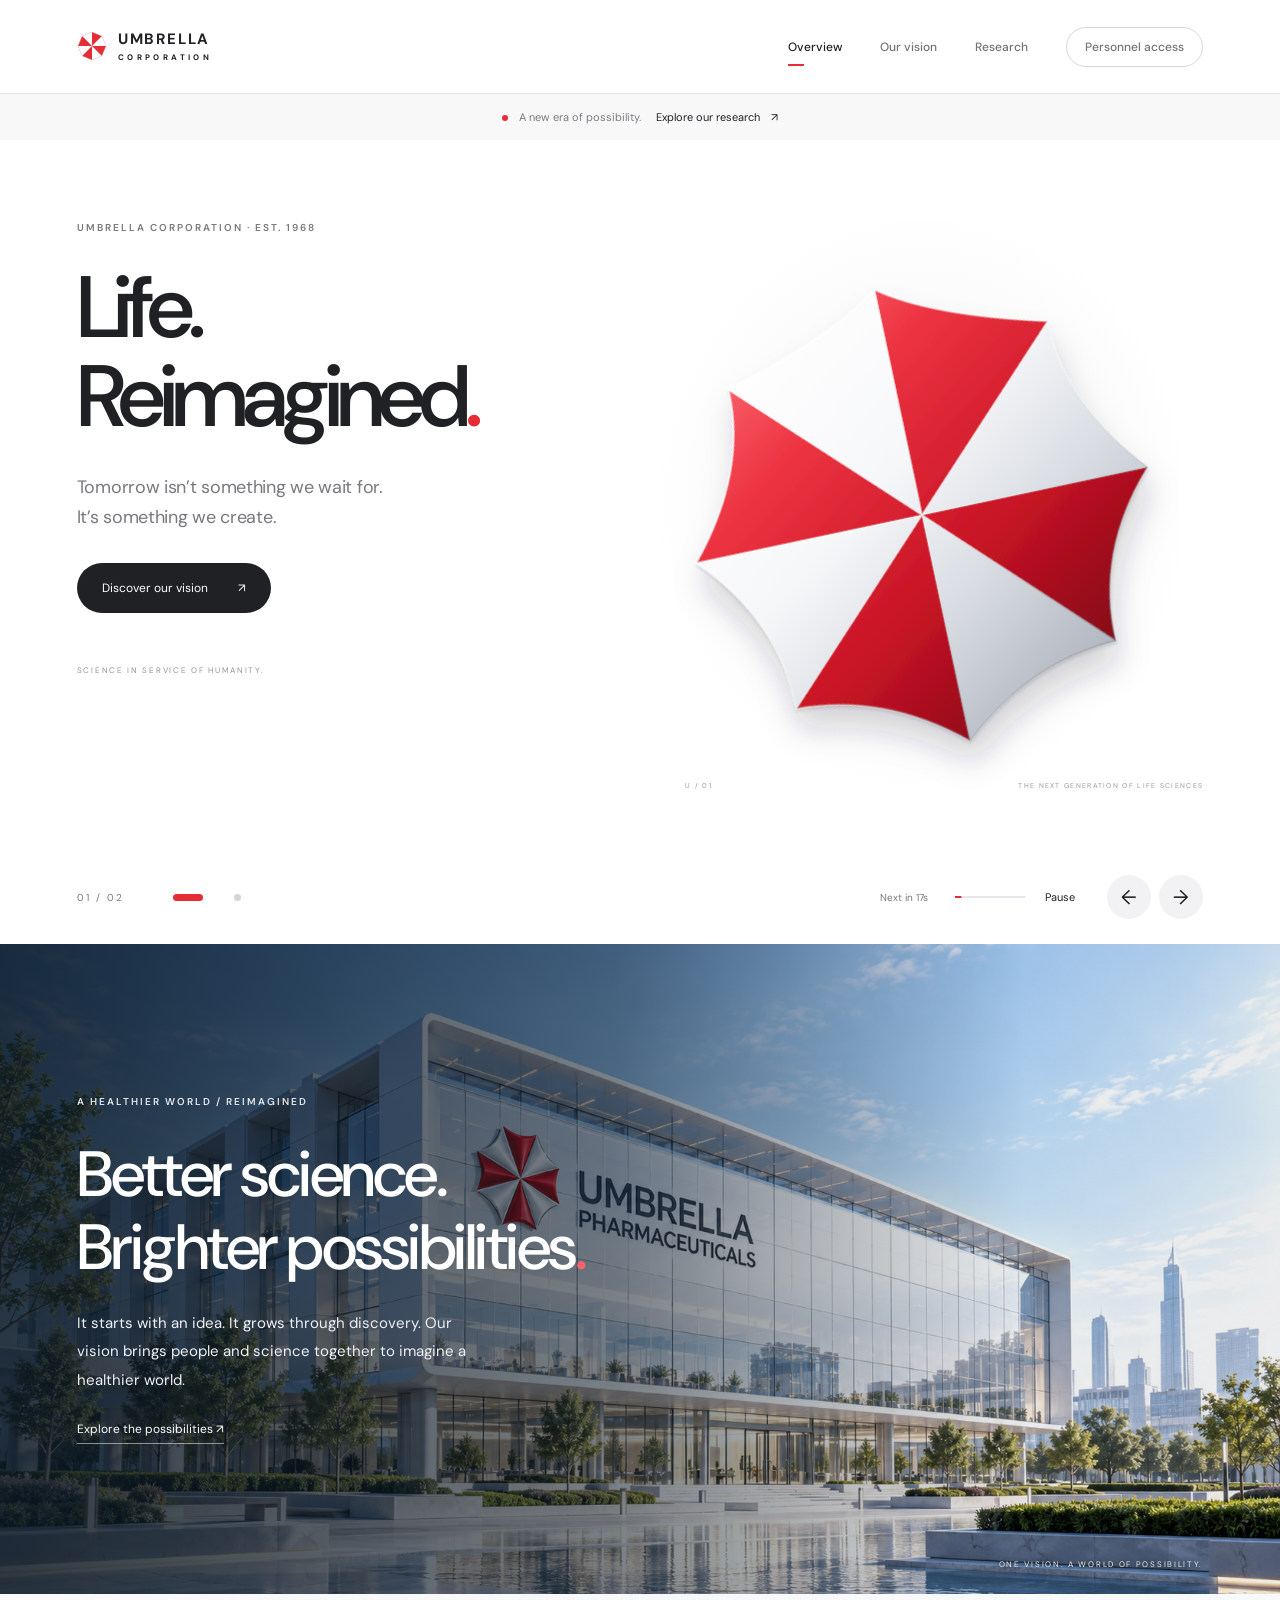
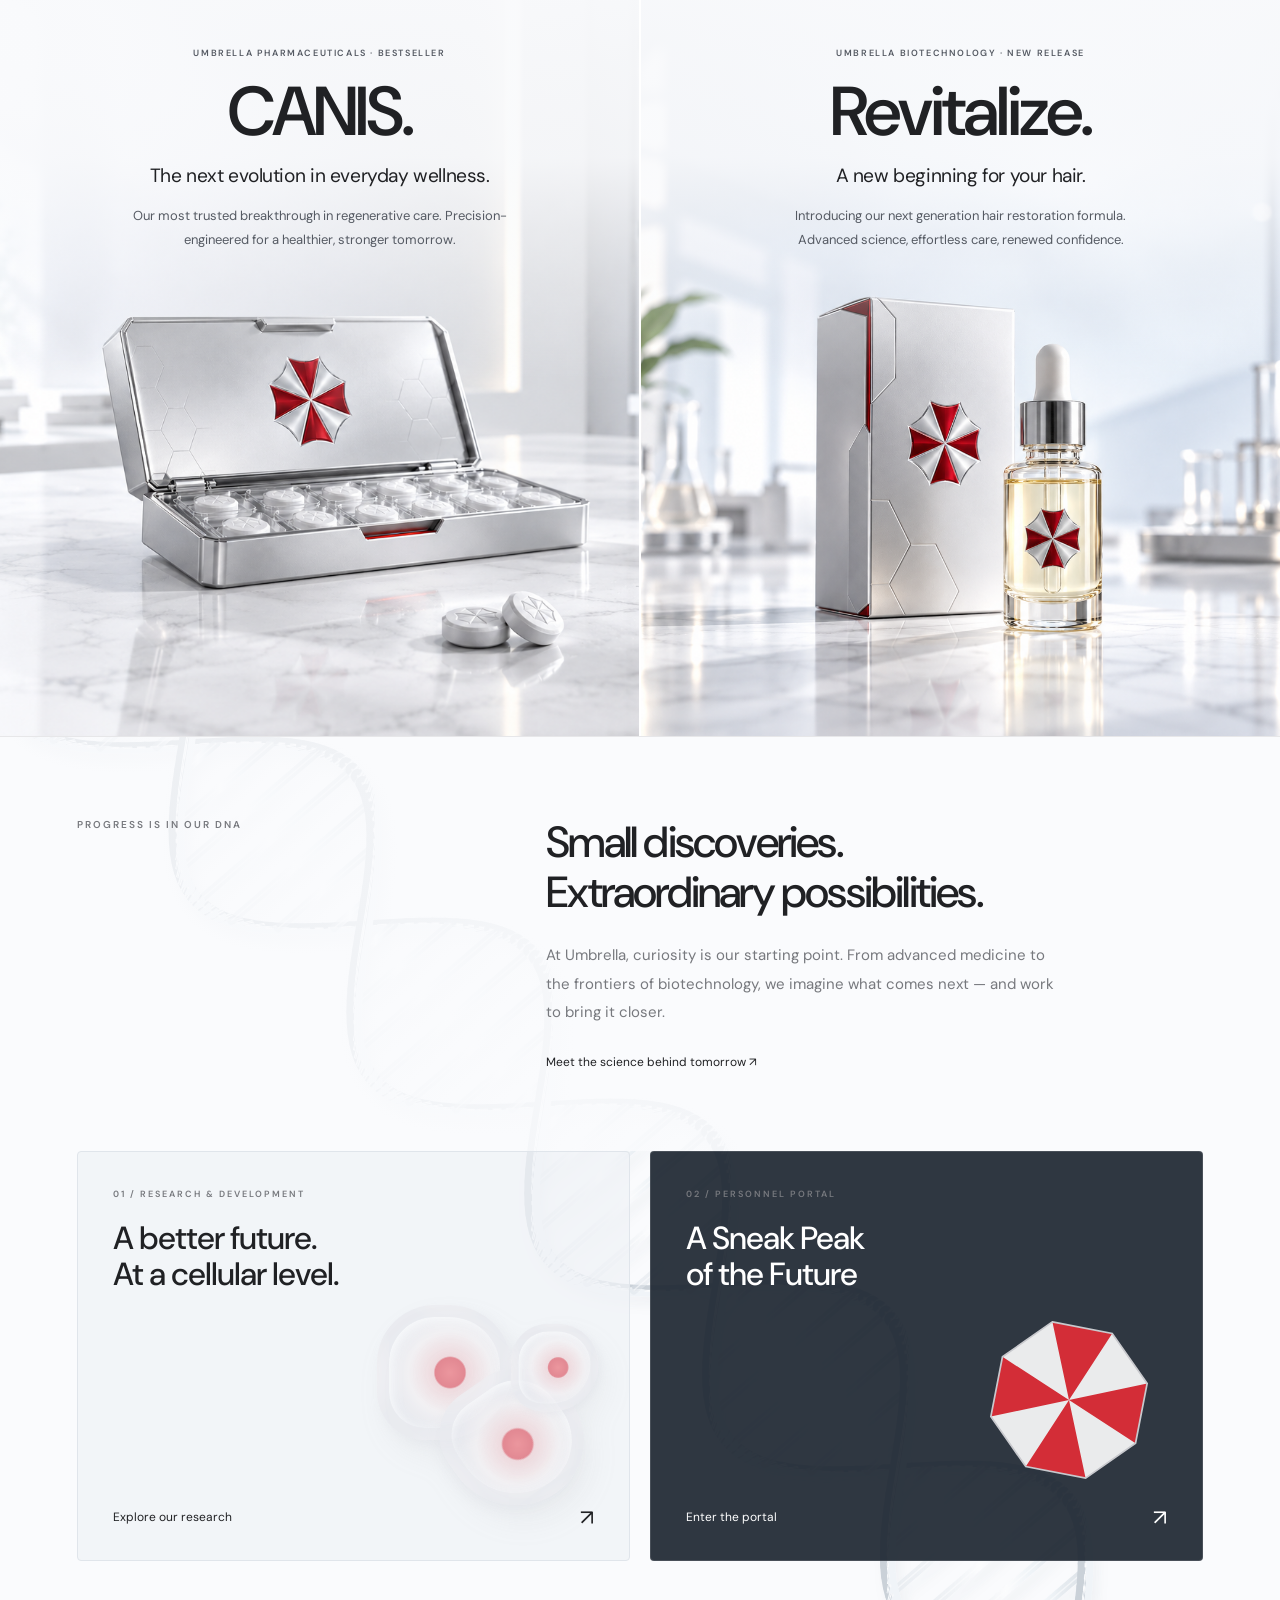
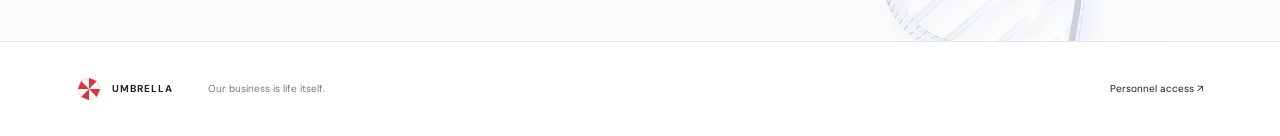
==== commit c159071b: "Integrate full-width imagery and silver DNA styling" ====
--- a/index.html
+++ b/index.html
@@ -155,11 +155,11 @@
         </div>
         <div class="world-story-image">
           <img
-            src="assets/umbrella-hq.png"
-            width="1967"
-            height="799"
+            src="Images/Umbrella%20Pharmaceuticals%20Headquarters%20Reflections.png"
+            width="1672"
+            height="941"
             loading="lazy"
-            alt="Scientists at Umbrella headquarters, looking out toward the city and tomorrow’s possibilities"
+            alt="Glass-fronted Umbrella Pharmaceuticals headquarters reflected in a landscaped pool"
           />
           <span>ONE VISION. A WORLD OF POSSIBILITY.</span>
         </div>
@@ -215,6 +215,8 @@
           </div>
         </article>
       </section>
+      <div class="dna-story">
+        <img class="dna-strand" src="assets/crystal-dna.svg" alt="" aria-hidden="true" width="1440" height="1000" loading="lazy" />
       <section class="intro section-pad">
         <p class="eyebrow">PROGRESS IS IN OUR DNA</p>
         <div>
@@ -244,6 +246,7 @@
           ></a
         >
       </section>
+      </div>
     </main>
     <footer>
       <a class="brand footer-brand" href="index.html"
--- a/style.css
+++ b/style.css
@@ -1551,6 +1551,159 @@
   margin-left: auto;
 }
 
+.purpose-section {
+  display: block;
+  padding: clamp(80px, 9vw, 140px) 6%;
+  text-align: center;
+}
+.purpose-section > div {
+  max-width: 860px;
+  margin-inline: auto;
+}
+.purpose-section .eyebrow {
+  margin-bottom: 30px;
+}
+.purpose-section h2 {
+  font-size: clamp(40px, 5.6vw, 76px);
+  line-height: 1.08;
+  letter-spacing: -2.5px;
+  margin: 0 0 36px;
+}
+.purpose-section p:not(.eyebrow) {
+  max-width: 720px;
+  margin: 0 auto 22px;
+  font-size: clamp(17px, 1.5vw, 20px);
+  line-height: 1.85;
+  color: #62656d;
+}
+.purpose-section p:last-child { margin-bottom: 0; }
+
+/* One quiet silver helix flows behind the introduction and both links. */
+.dna-story {
+  position: relative;
+  isolation: isolate;
+  overflow: hidden;
+  background: #fafbfd;
+}
+.dna-strand {
+  position: absolute;
+  inset: 0;
+  width: 100%;
+  height: 100%;
+  max-width: none;
+  object-fit: cover;
+  opacity: 0.38;
+  pointer-events: none;
+  z-index: -1;
+}
+.dna-story .intro {
+  background: linear-gradient(90deg, #fafbfda8, #fafbfde8 45%, #fafbfda3);
+}
+.dna-story .feature-light {
+  background: #f0f3f7b8;
+  border: 1px solid #e0e5eb;
+}
+.dna-story .feature-dark {
+  background: #202833ed;
+  border: 1px solid #ffffff20;
+}
+.dna-story .feature .eyebrow,
+.dna-story .feature-link {
+  z-index: 1;
+}
+.dna-story .feature .eyebrow { position: relative; }
+.dna-story .cell-art { opacity: 0.55; }
+@media (max-width: 700px) {
+  .dna-strand {
+    object-fit: fill;
+    width: 170%;
+    left: -35%;
+    opacity: 0.28;
+  }
+}
+
+/* Edge-to-edge stories connect each photograph to its page. */
+.image-story {
+  position: relative;
+  isolation: isolate;
+  overflow: hidden;
+  width: 100%;
+  min-height: clamp(560px, 48vw, 760px);
+  display: flex;
+  align-items: flex-end;
+  padding: 70px 6%;
+  background: #263542;
+  color: #fff;
+}
+.image-story-photo {
+  position: absolute;
+  inset: 0;
+  z-index: -2;
+  width: 100%;
+  height: 100%;
+  object-fit: cover;
+}
+.image-story::before {
+  content: "";
+  position: absolute;
+  inset: 0;
+  z-index: -1;
+  background: linear-gradient(0deg, #0c1925ed, #0c19255c 48%, transparent 78%);
+}
+.image-story-copy {
+  max-width: 620px;
+}
+.image-story-copy .eyebrow {
+  color: #e3e7ec;
+  margin-bottom: 22px;
+}
+.image-story-copy h2 {
+  font-size: clamp(40px, 5vw, 70px);
+  line-height: 1.06;
+  letter-spacing: -2.5px;
+  margin-bottom: 22px;
+}
+.image-story-copy > p:not(.eyebrow) {
+  max-width: 430px;
+  font-size: 15px;
+  line-height: 1.8;
+  color: #eef1f5;
+  margin-bottom: 0;
+}
+.image-story-vial,
+.image-story-people {
+  align-items: center;
+}
+.image-story-vial::before,
+.image-story-people::before {
+  background: linear-gradient(90deg, #0c1925ed, #0c192599 38%, transparent 75%);
+}
+.image-story-vial { margin-bottom: 70px; }
+.image-story-people { margin-bottom: 70px; }
+.image-story-reception { min-height: 540px; }
+.image-story-reception .image-story-photo { object-position: center 42%; }
+@media (max-width: 700px) {
+  .image-story {
+    min-height: 600px;
+    padding: 45px 6%;
+    align-items: flex-end;
+  }
+  .image-story-copy h2 {
+    font-size: clamp(36px, 10vw, 48px);
+    letter-spacing: -1.5px;
+  }
+  .image-story-copy > p:not(.eyebrow) { font-size: 14px; }
+  .image-story-vial::before,
+  .image-story-people::before {
+    background: linear-gradient(0deg, #0c1925f5, #0c192580 45%, transparent 78%);
+  }
+  .image-story-vial .image-story-photo { object-position: 58% center; }
+  .image-story-people .image-story-photo { object-position: 70% center; }
+  .image-story-reception .image-story-photo { object-position: 46% center; }
+  .image-story-vial,
+  .image-story-people { margin-bottom: 45px; }
+}
+
 /* Detailed microscopy imagery inside softly rounded research panels. */
 .research-micrograph {
   display: block;
